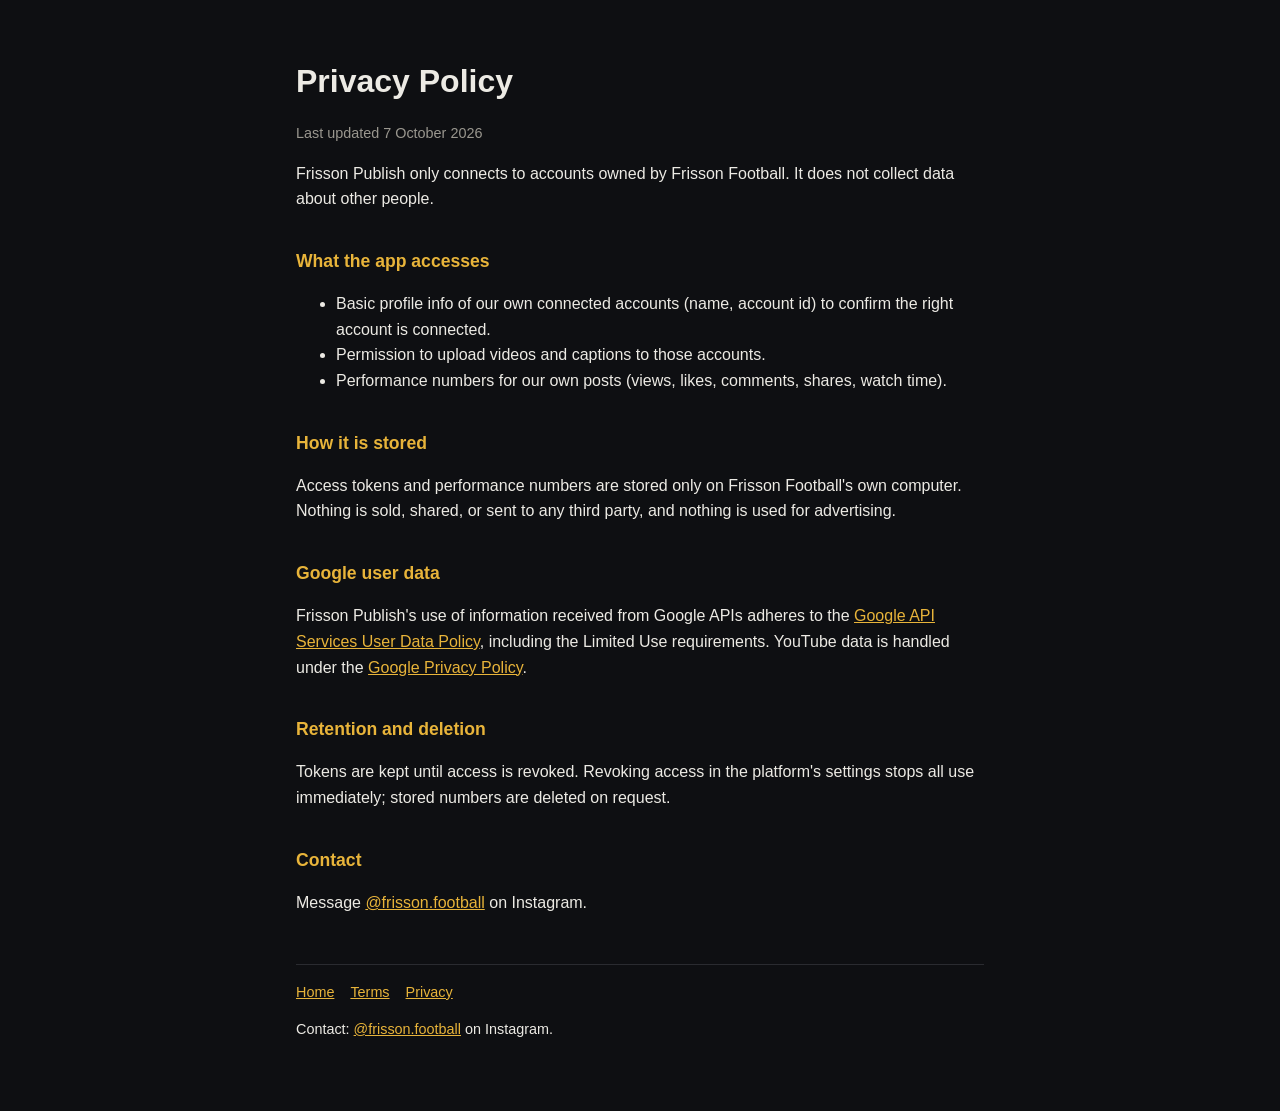
==== privacy.html @ 1f3032de "Frisson Publish site: home, terms, privacy, TikTok callback Co-Authored-By: Claude Opus 5.5 <noreply" ====
<!doctype html><html lang="en"><head><meta charset="utf-8"><meta name="viewport" content="width=device-width,initial-scale=1"><title>Privacy Policy · Frisson Publish</title><link rel="stylesheet" href="style.css"></head><body><main><h1>Privacy Policy</h1><p class="mute">Last updated 7 October 2026</p>
<p>Frisson Publish only connects to accounts owned by Frisson Football. It does not collect data about other people.</p>
<h2>What the app accesses</h2><ul>
<li>Basic profile info of our own connected accounts (name, account id) to confirm the right account is connected.</li>
<li>Permission to upload videos and captions to those accounts.</li>
<li>Performance numbers for our own posts (views, likes, comments, shares, watch time).</li></ul>
<h2>How it is stored</h2><p>Access tokens and performance numbers are stored only on Frisson Football's own computer. Nothing is sold, shared, or sent to any third party, and nothing is used for advertising.</p>
<h2>Google user data</h2><p>Frisson Publish's use of information received from Google APIs adheres to the <a href="https://developers.google.com/terms/api-services-user-data-policy">Google API Services User Data Policy</a>, including the Limited Use requirements. YouTube data is handled under the <a href="https://policies.google.com/privacy">Google Privacy Policy</a>.</p>
<h2>Retention and deletion</h2><p>Tokens are kept until access is revoked. Revoking access in the platform's settings stops all use immediately; stored numbers are deleted on request.</p>
<h2>Contact</h2><p>Message <a href="https://www.instagram.com/frisson.football/">@frisson.football</a> on Instagram.</p>
<footer class="mute"><nav><a href="./">Home</a><a href="terms.html">Terms</a><a href="privacy.html">Privacy</a></nav><p>Contact: <a href="https://www.instagram.com/frisson.football/">@frisson.football</a> on Instagram.</p></footer></main></body></html>
---- style.css ----
:root{--bg:#0e0f12;--fg:#eceae4;--mute:#9a978f;--acc:#e8b43a}
*{box-sizing:border-box}body{margin:0;background:var(--bg);color:var(--fg);font:16px/1.6 -apple-system,BlinkMacSystemFont,"Segoe UI",sans-serif}
main{max-width:720px;margin:0 auto;padding:56px 16px}h1{font-size:2rem;margin:0 0 .25em}h2{font-size:1.1rem;margin:2em 0 .4em;color:var(--acc)}
a{color:var(--acc)}p,li{color:var(--fg)}.mute{color:var(--mute);font-size:.9rem}nav a{margin-right:16px}footer{margin-top:48px;border-top:1px solid #2a2b30;padding-top:16px}
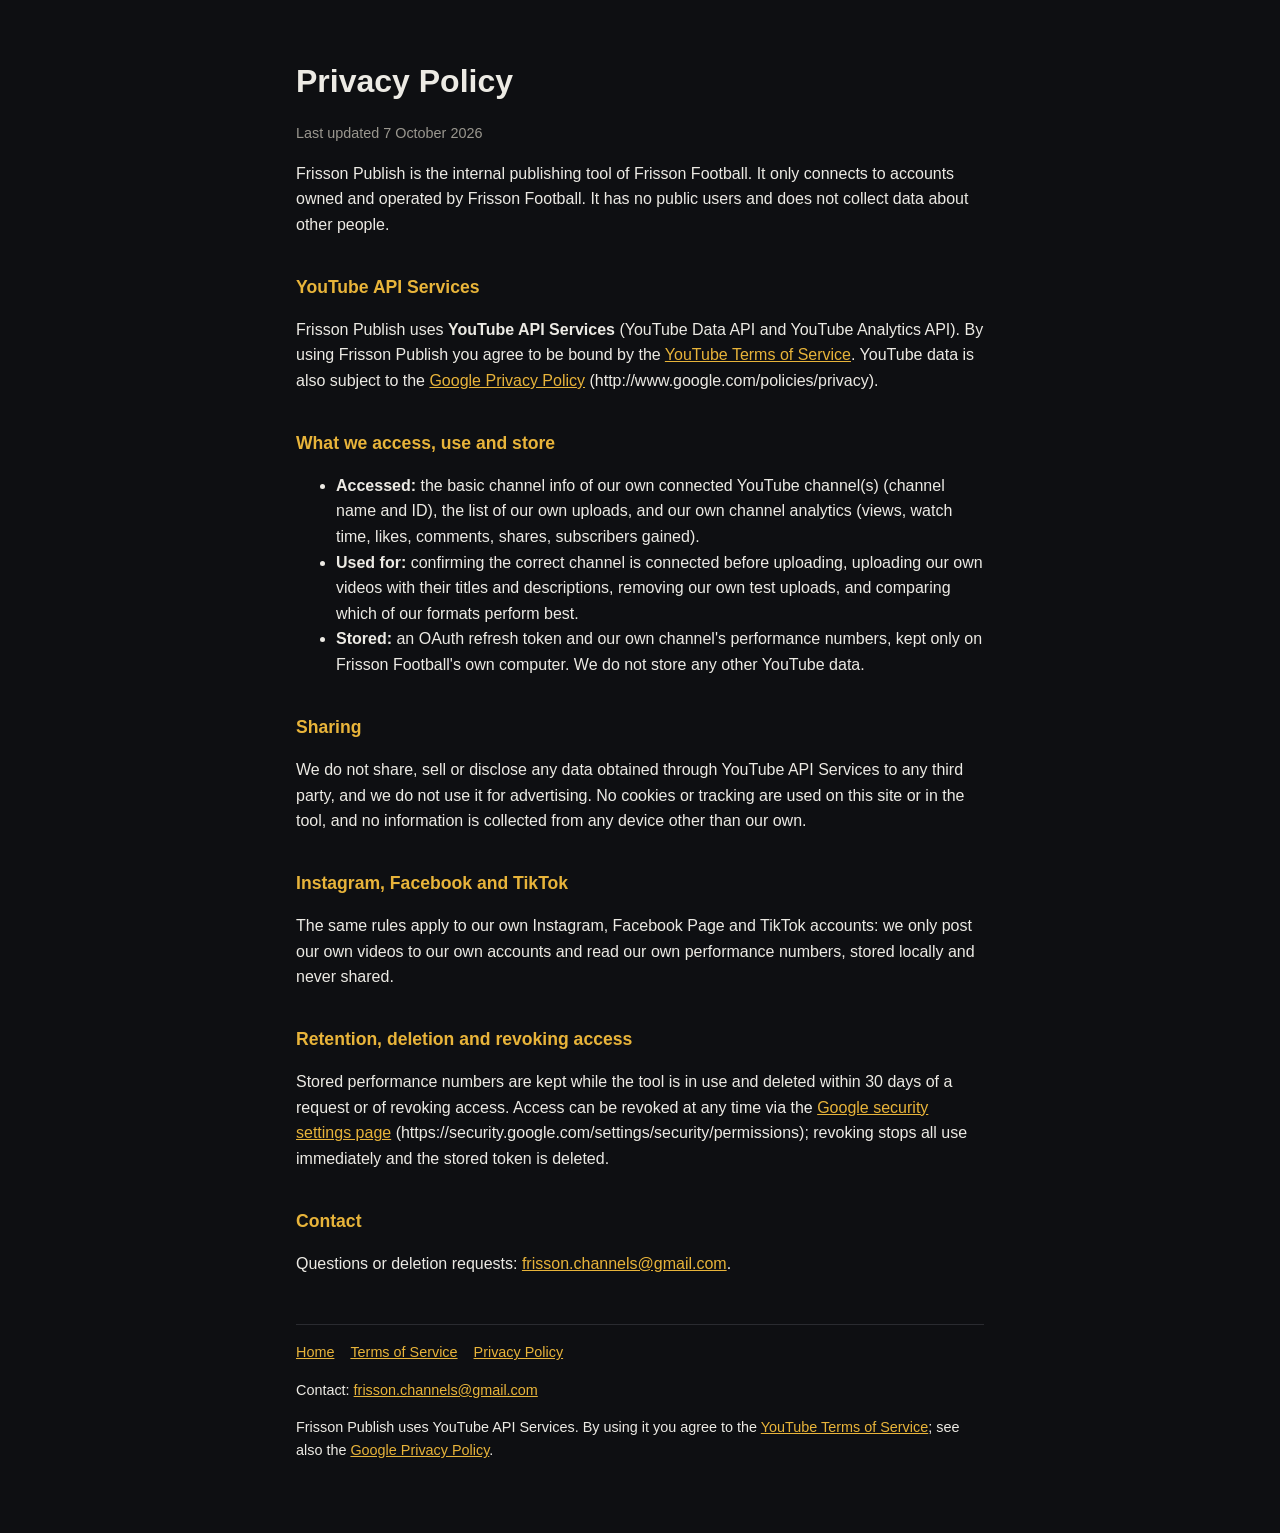
==== commit 1f858883: "Site: YouTube API Services disclosures, data use/retention/revocation, business contact Co-Authored-" ====
--- a/privacy.html
+++ b/privacy.html
@@ -1,11 +1,21 @@
 <!doctype html><html lang="en"><head><meta charset="utf-8"><meta name="viewport" content="width=device-width,initial-scale=1"><title>Privacy Policy · Frisson Publish</title><link rel="stylesheet" href="style.css"></head><body><main><h1>Privacy Policy</h1><p class="mute">Last updated 7 October 2026</p>
-<p>Frisson Publish only connects to accounts owned by Frisson Football. It does not collect data about other people.</p>
-<h2>What the app accesses</h2><ul>
-<li>Basic profile info of our own connected accounts (name, account id) to confirm the right account is connected.</li>
-<li>Permission to upload videos and captions to those accounts.</li>
-<li>Performance numbers for our own posts (views, likes, comments, shares, watch time).</li></ul>
-<h2>How it is stored</h2><p>Access tokens and performance numbers are stored only on Frisson Football's own computer. Nothing is sold, shared, or sent to any third party, and nothing is used for advertising.</p>
-<h2>Google user data</h2><p>Frisson Publish's use of information received from Google APIs adheres to the <a href="https://developers.google.com/terms/api-services-user-data-policy">Google API Services User Data Policy</a>, including the Limited Use requirements. YouTube data is handled under the <a href="https://policies.google.com/privacy">Google Privacy Policy</a>.</p>
-<h2>Retention and deletion</h2><p>Tokens are kept until access is revoked. Revoking access in the platform's settings stops all use immediately; stored numbers are deleted on request.</p>
-<h2>Contact</h2><p>Message <a href="https://www.instagram.com/frisson.football/">@frisson.football</a> on Instagram.</p>
-<footer class="mute"><nav><a href="./">Home</a><a href="terms.html">Terms</a><a href="privacy.html">Privacy</a></nav><p>Contact: <a href="https://www.instagram.com/frisson.football/">@frisson.football</a> on Instagram.</p></footer></main></body></html>
+<p>Frisson Publish is the internal publishing tool of Frisson Football. It only connects to accounts owned and operated by Frisson Football. It has no public users and does not collect data about other people.</p>
+<h2>YouTube API Services</h2>
+<p>Frisson Publish uses <b>YouTube API Services</b> (YouTube Data API and YouTube Analytics API). By using Frisson Publish you agree to be bound by the <a href="https://www.youtube.com/t/terms">YouTube Terms of Service</a>. YouTube data is also subject to the <a href="https://policies.google.com/privacy">Google Privacy Policy</a> (http://www.google.com/policies/privacy).</p>
+<h2>What we access, use and store</h2>
+<ul>
+<li><b>Accessed:</b> the basic channel info of our own connected YouTube channel(s) (channel name and ID), the list of our own uploads, and our own channel analytics (views, watch time, likes, comments, shares, subscribers gained).</li>
+<li><b>Used for:</b> confirming the correct channel is connected before uploading, uploading our own videos with their titles and descriptions, removing our own test uploads, and comparing which of our formats perform best.</li>
+<li><b>Stored:</b> an OAuth refresh token and our own channel's performance numbers, kept only on Frisson Football's own computer. We do not store any other YouTube data.</li>
+</ul>
+<h2>Sharing</h2>
+<p>We do not share, sell or disclose any data obtained through YouTube API Services to any third party, and we do not use it for advertising. No cookies or tracking are used on this site or in the tool, and no information is collected from any device other than our own.</p>
+<h2>Instagram, Facebook and TikTok</h2>
+<p>The same rules apply to our own Instagram, Facebook Page and TikTok accounts: we only post our own videos to our own accounts and read our own performance numbers, stored locally and never shared.</p>
+<h2>Retention, deletion and revoking access</h2>
+<p>Stored performance numbers are kept while the tool is in use and deleted within 30 days of a request or of revoking access. Access can be revoked at any time via the <a href="https://security.google.com/settings/security/permissions">Google security settings page</a> (https://security.google.com/settings/security/permissions); revoking stops all use immediately and the stored token is deleted.</p>
+<h2>Contact</h2>
+<p>Questions or deletion requests: <a href="mailto:frisson.channels@gmail.com">frisson.channels@gmail.com</a>.</p>
+<footer class="mute"><nav><a href="./">Home</a><a href="terms.html">Terms of Service</a><a href="privacy.html">Privacy Policy</a></nav>
+<p>Contact: <a href="mailto:frisson.channels@gmail.com">frisson.channels@gmail.com</a></p>
+<p>Frisson Publish uses YouTube API Services. By using it you agree to the <a href="https://www.youtube.com/t/terms">YouTube Terms of Service</a>; see also the <a href="https://policies.google.com/privacy">Google Privacy Policy</a>.</p></footer></main></body></html>
